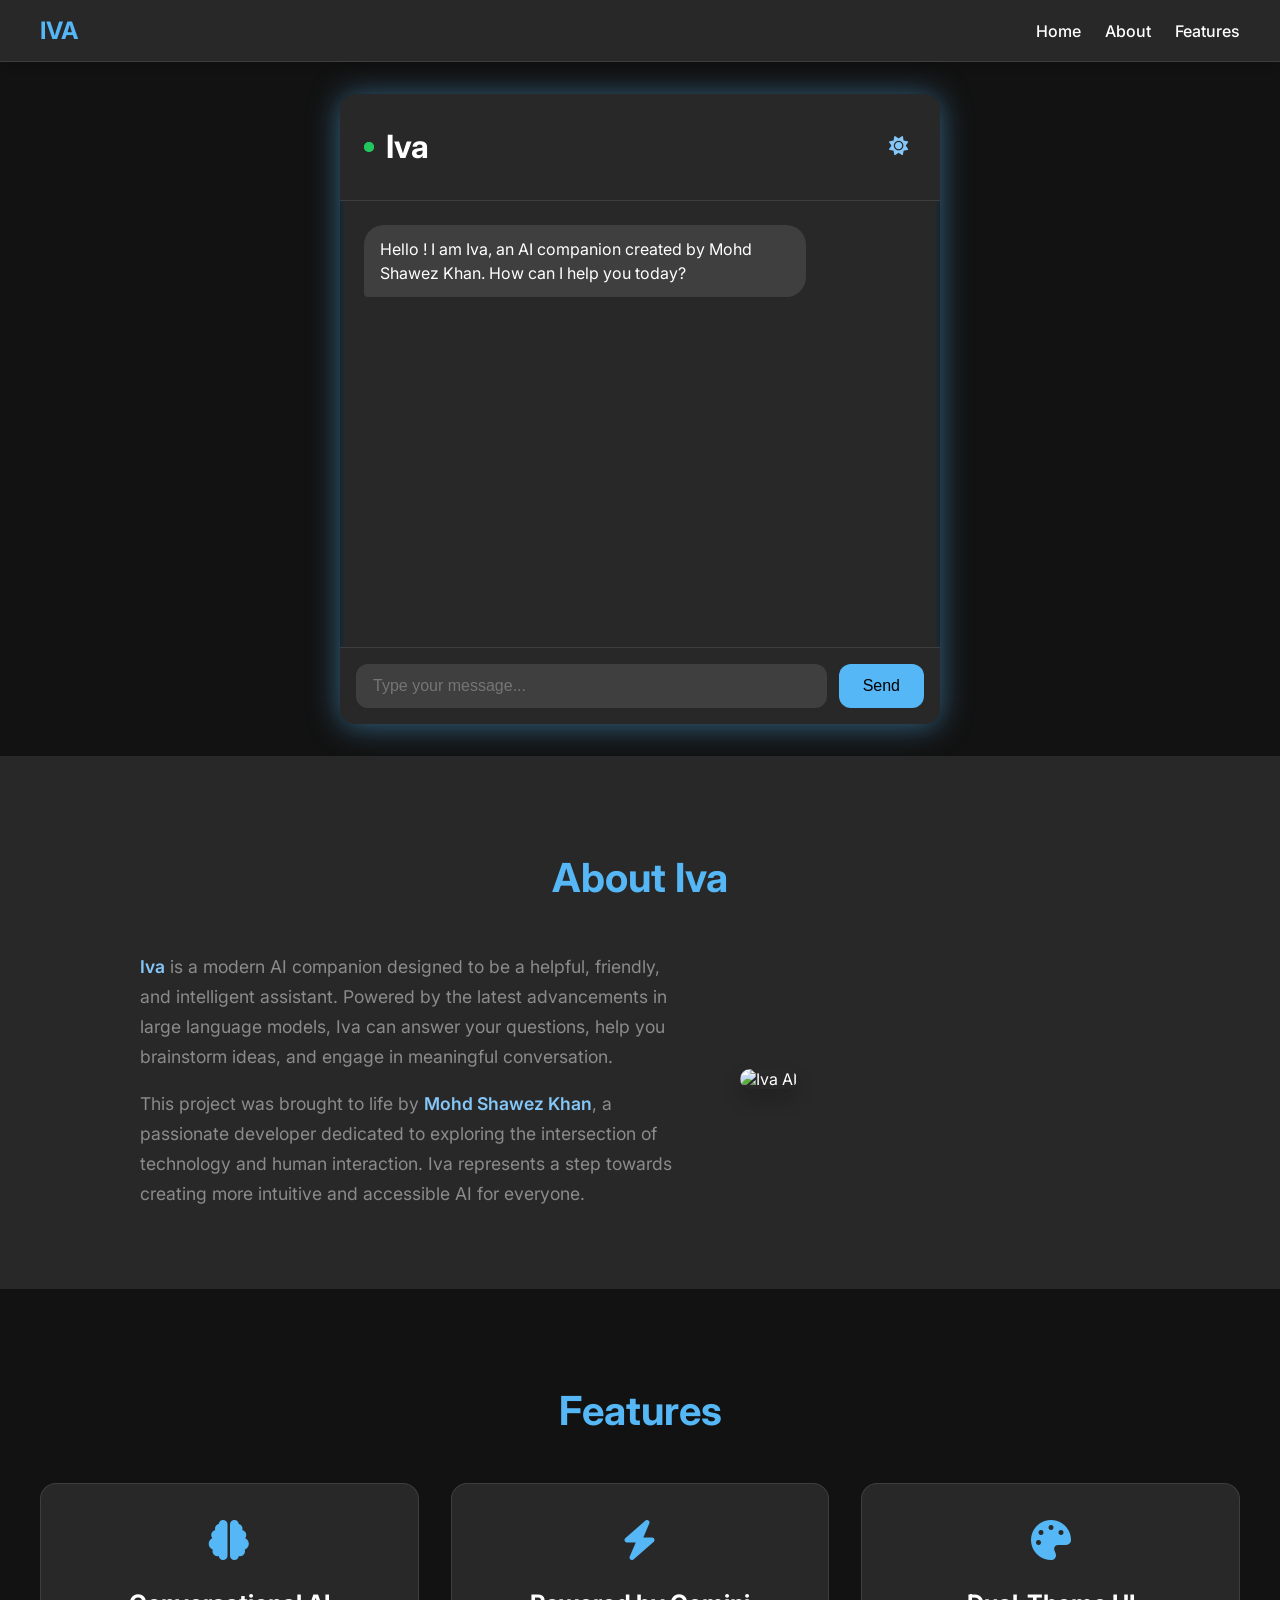
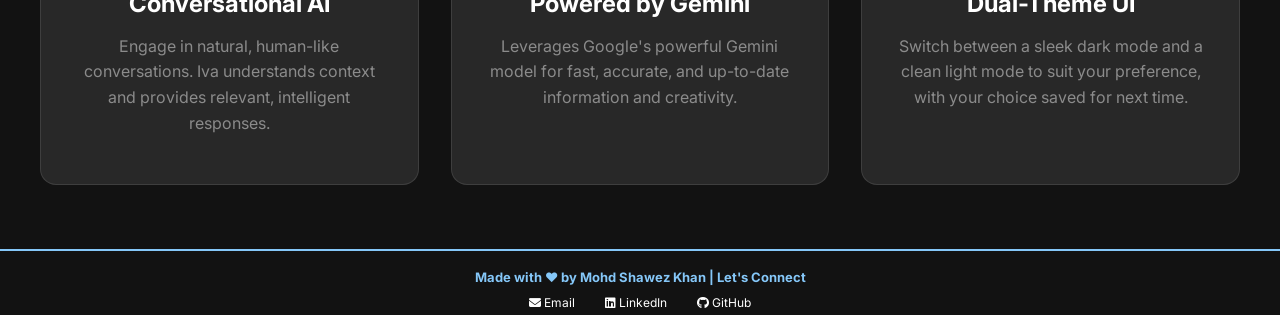
==== frontend/index.html @ 7e1d0971 "Add project files." ====
<!DOCTYPE html>
<html lang="en">
<head>
    <meta charset="UTF-8">
    <meta name="viewport" content="width=device-width, initial-scale=1.0">
    <title>Iva AI Companion</title>
    <link rel="icon" href="data:image/svg+xml,%3csvg xmlns='http://www.w3.org/2000/svg' viewBox='0 0 100 100'%3e%3ccircle cx='50' cy='50' r='45' fill='%23121212' stroke='%2356b7f6' stroke-width='8'/%3e%3ctext x='50' y='68' font-family='Arial, sans-serif' font-size='50' fill='%2356b7f6' text-anchor='middle' font-weight='bold'%3eI%3c/text%3e%3c/svg%3e">
    <link rel="stylesheet" href="style.css">
    <link rel="stylesheet" href="https://cdnjs.cloudflare.com/ajax/libs/font-awesome/6.5.1/css/all.min.css">
</head>
<body>

    <!-- The top-level website header -->
    <header id="main-header">
        <div class="header-container">
            <div class="logo">IVA</div>
            <nav class="main-nav">
                <a href="#">Home</a>
                <a href="#about">About</a>
                <a href="#features">Features</a>
            </nav>
        </div>
    </header>

    <!-- Main content area that holds the chat window -->
    <main>
        <div id="chat-window">
            <!-- The header for the chat window -->
            <header id="chat-header">
                <div class="header-content">
                    <span class="status-dot"></span>
                    <h1 class="header-title">Iva</h1>
                </div>
                <button id="theme-toggle" title="Toggle theme">
                    <i class="fas fa-sun"></i>
                </button>
            </header>

            <div id="chat-messages">
                <!-- Messages will be added here by JavaScript -->
            </div>
            <form id="chat-form">
                <input id="chat-input" type="text" placeholder="Type your message..." autocomplete="off">
                <button type="submit">Send</button>
            </form>
        </div>
    </main>

    <!-- About Section -->
    <section id="about">
        <div class="about-container">
            <h2 class="section-title">About Iva</h2>
            <div class="about-content">
                <div class="about-text">
                    <p><strong>Iva</strong> is a modern AI companion designed to be a helpful, friendly, and intelligent assistant. Powered by the latest advancements in large language models, Iva can answer your questions, help you brainstorm ideas, and engage in meaningful conversation.</p>
                    <p>This project was brought to life by <strong>Mohd Shawez Khan</strong>, a passionate developer dedicated to exploring the intersection of technology and human interaction. Iva represents a step towards creating more intuitive and accessible AI for everyone.</p>
                </div>
                <div class="about-image">
                    <img src="https://placehold.co/400x400/56b7f6/121212?text=Iva" alt="Iva AI">
                </div>
            </div>
        </div>
    </section>
<!-- Features Section -->
<section id="features">
    <div class="features-container">
        <h2 class="section-title">Features</h2>
        <div class="features-grid">
            <!-- Feature Card 1 -->
            <div class="feature-card">
                <div class="feature-icon">
                    <i class="fas fa-brain"></i>
                </div>
                <h3>Conversational AI</h3>
                <p>Engage in natural, human-like conversations. Iva understands context and provides relevant, intelligent responses.</p>
            </div>
            <!-- Feature Card 2 -->
            <div class="feature-card">
                <div class="feature-icon">
                    <i class="fas fa-bolt"></i>
                </div>
                <h3>Powered by Gemini</h3>
                <p>Leverages Google's powerful Gemini model for fast, accurate, and up-to-date information and creativity.</p>
            </div>
            <!-- Feature Card 3 -->
            <div class="feature-card">
                <div class="feature-icon">
                    <i class="fas fa-palette"></i>
                </div>
                <h3>Dual-Theme UI</h3>
                <p>Switch between a sleek dark mode and a clean light mode to suit your preference, with your choice saved for next time.</p>
            </div>
        </div>
    </div>
</section>

    <!-- The footer -->
    <footer id="footer">
        <div class="footer-container">
            <p class="footer-title">Made with ❤️ by Mohd Shawez Khan | Let's Connect</p>
            <div class="footer-links">
                <a href="mailto:kshawez786@gmail.com"><i class="fa-solid fa-envelope"></i> Email</a>
                <a href="https://www.linkedin.com/in/mohd-shawez-khan/" target="_blank"><i class="fa-brands fa-linkedin"></i> LinkedIn</a>
                <a href="https://github.com/shawez-04" target="_blank"><i class="fa-brands fa-github"></i> GitHub</a>
            </div>
        </div>
    </footer>

    <!-- Link to your JavaScript file -->
    <script src="script.js"></script>
</body>
</html>
---- frontend/style.css ----
/* --- Global Styles & Fonts --- */
@import url('https://fonts.googleapis.com/css2?family=Inter:wght@400;500;700&display=swap');

/* --- THEME COLORS --- */
/* DARK THEME (DEFAULT) */
:root {
    /* Base */
    --clr-dark-a0: #000000;
    --clr-light-a0: #ffffff;

    /* Surface */
    --clr-surface-a0: #121212;
    --clr-surface-a10: #282828;
    --clr-surface-a20: #3f3f3f;
    --clr-surface-a30: #575757;
    --clr-surface-a50: #8b8b8b;

    /* Primary */
    --clr-primary-a0: #56b7f6;
    --clr-primary-a20: #85c7f8;
    --clr-gradient-stop-2: #c13584; /* Adding a pink/purple for a richer gradient */


    /* Misc */
    --error-color: #ef4444;
    --border-color: rgba(255, 255, 255, 0.1);
}

/* LIGHT THEME */
[data-theme='light'] {
    /* Base */
    --clr-dark-a0: #18181b;       /* Nearly Black */
    --clr-light-a0: #ffffff;    /* White */

    /* Surface */
    --clr-surface-a0: #f4f4f5; /* Light Gray */
    --clr-surface-a10: #ffffff;    /* White */
    --clr-surface-a20: #e5e7eb;   /* Light Gray */
    --clr-surface-a30: #d1d5db;   /* Lighter Gray */
    --clr-surface-a50: #6b7280; /* Medium Gray */

    /* Primary */
    --clr-primary-a0: #3b82f6;    /* Stronger Blue */
    --clr-primary-a20: #60a5fa;
    --clr-gradient-stop-2: #8f00ff; /* A stronger purple for light mode */

    /* Misc */
    --border-color: rgba(0, 0, 0, 0.1);
}

body {
    font-family: 'Inter', sans-serif;
    background-color: var(--clr-surface-a0);
    color: var(--clr-light-a0);
    margin: 0;
    display: flex;
    flex-direction: column;
    min-height: 100vh;
    transition: background-color 0.3s, color 0.3s;
}

[data-theme='light'] body {
    color: var(--clr-dark-a0);
}

/* --- Main Website Header --- */
#main-header {
    width: 100%;
    padding: 1rem 2rem;
    background-color: var(--clr-surface-a10);
    border-bottom: 1px solid var(--border-color);
    box-shadow: 0 2px 10px rgba(0,0,0,0.2);
    position: sticky;
    top: 0;
    z-index: 100;
    box-sizing: border-box;
}

.header-container {
    max-width: 1200px;
    margin: 0 auto;
    display: flex;
    justify-content: space-between;
    align-items: center;
}

.logo {
    font-size: 1.5rem;
    font-weight: 700;
    color: var(--clr-primary-a0);
}

.main-nav {
    display: flex;
    gap: 1.5rem;
}

.main-nav a {
    color: var(--clr-light-a0);
    text-decoration: none;
    font-weight: 500;
    transition: color 0.2s;
}

[data-theme='light'] .main-nav a {
    color: var(--clr-dark-a0);
}

.main-nav a:hover {
    color: var(--clr-primary-a0);
}


main {
    flex-grow: 1;
    display: flex;
    justify-content: center;
    align-items: center;
    padding: 2rem 1rem; /* Added more padding */
    overflow: hidden;
}


/* --- Main Chat Window --- */
#chat-window {
    width: 100%;
    max-width: 600px;
    height: 100%;
    min-height: 70vh; /* Give it a minimum height */
    position: relative;
    display: flex;
    flex-direction: column;
    border-radius: 1rem;
    overflow: hidden;
    box-shadow: 0 2px 30px rgba(86, 183, 246, 0.5);
}

#chat-window::before {
    content: '';
    position: absolute;
    top: 50%;
    left: 50%;
    transform: translate(-50%, -50%);
    width: 200px;
    height: 150%;
    background-image: linear-gradient(180deg, var(--clr-primary-a0), var(--clr-gradient-stop-2));
    animation: rotBGimg 4s linear infinite;
    z-index: 1;
    

}

@keyframes rotBGimg {
    from {
        transform: translate(-50%, -50%) rotate(0deg);
    }
    to {
        transform: translate(-50%, -50%) rotate(360deg);
    }
}

#chat-window::after {
    content: '';
    position: absolute;
    background: var(--clr-surface-a10);
    inset: 4px;
    border-radius: 13px;
    z-index: 2;
    box-shadow: 0 2px 30px rgba(86, 183, 246, 0.3);

}

/* --- Chat Header Styles --- */
#chat-header {
    padding: 0.75rem 1.5rem;
    background-color: var(--clr-surface-a10);
    border-bottom: 1px solid var(--border-color);
    position: relative;
    z-index: 3;
    flex-shrink: 0;
    display: flex;
    justify-content: space-between;
    align-items: center;
}

.header-content {
    display: flex;
    align-items: center;
    gap: 0.75rem;
}
[data-theme='light']
.header-title {
    color:var(--clr-dark-a0)
}

.status-dot {
    width: 10px;
    height: 10px;
    background-color: #22c55e;
    border-radius: 50%;
    position: relative;
}

.status-dot::before {
    content: '';
    position: absolute;
    width: 100%;
    height: 100%;
    background-color: #22c55e;
    border-radius: 50%;
    animation: pulse 2s infinite;
}

@keyframes pulse {
    0% {
        transform: scale(0.95);
        box-shadow: 0 0 0 0 rgba(34, 197, 94, 0.7);
    }
    70% {
        transform: scale(1);
        box-shadow: 0 0 0 10px rgba(34, 197, 94, 0);
    }
    100% {
        transform: scale(0.95);
        box-shadow: 0 0 0 0 rgba(34, 197, 94, 0);
    }
}

/* --- Theme Toggle Button --- */
#theme-toggle {
    background: none;
    border: none;
    color: var(--clr-primary-a20);
    font-size: 1.2rem;
    cursor: pointer;
    padding: 0.5rem;
    border-radius: 50%;
    display: flex;
    align-items: center;
    justify-content: center;
    transition: color 0.3s, background-color 0.3s, transform 0.3s;
}

#theme-toggle:hover {
    background-color: var(--clr-surface-a20);
    transform: scale(1.1) rotate(15deg);
}


/* --- Message Area --- */
#chat-messages {
    flex-grow: 1;
    padding: 1.5rem;
    overflow-y: auto;
    display: flex;
    flex-direction: column;
    gap: 1rem;
    position: relative;
    z-index: 3;
}
[data-theme='light'] #chat-messages {
    color: var(--clr-dark-a0);
}
#chat-messages::-webkit-scrollbar {
    width: 8px;
}
#chat-messages::-webkit-scrollbar-track {
    background: transparent;
}
#chat-messages::-webkit-scrollbar-thumb {
    background-color: var(--clr-surface-a30);
    border-radius: 20px;
}

/* --- Individual Messages --- */
.message {
    display: flex;
    align-items: flex-end;
    gap: 0.75rem;
    max-width: 80%;
}
.message .bubble {
    padding: 0.75rem 1rem;
    border-radius: 1.25rem;
    line-height: 1.5;
    transition: background-color 0.3s, color 0.3s;
}
.message.ai {
    align-self: flex-start;
}
.message.ai .bubble {
    background-color: var(--clr-surface-a20);
    border-bottom-left-radius: 0.25rem;
}
.message.user {
    align-self: flex-end;
    flex-direction: row-reverse;
}
.message.user .bubble {
    background-color: var(--clr-primary-a0);
    color: var(--clr-dark-a0);
    font-weight: 500;
    border-bottom-right-radius: 0.25rem;
}
[data-theme='light'] .message.user .bubble {
    color: var(--clr-light-a0);
}
.message.error .bubble {
    background-color: transparent;
    border: 1px solid var(--error-color);
    color: var(--error-color);
}

/* --- Input Form --- */
#chat-form {
    display: flex;
    padding: 1rem;
    gap: 0.75rem;
    background-color: var(--clr-surface-a10);
    border-top: 1px solid var(--border-color);
    transition: background-color 0.3s, border-color 0.3s;
    position: relative;
    z-index: 3;
    flex-shrink: 0;
}
#chat-input {
    flex-grow: 1;
    background-color: var(--clr-surface-a20);
    border: 1px solid transparent;
    border-radius: 0.75rem;
    padding: 0.75rem 1rem;
    color: var(--clr-light-a0);
    font-size: 1rem;
    transition: border-color 0.2s ease-in-out, background-color 0.3s, color 0.3s;
}
[data-theme='light'] #chat-input {
    color: var(--clr-dark-a0);
}
#chat-input:focus {
    outline: none;
    border-color: var(--clr-primary-a0);
}
#chat-form button {
    background-color: var(--clr-primary-a0);
    color: var(--clr-dark-a0);
    border: none;
    border-radius: 0.75rem;
    padding: 0.75rem 1.5rem;
    font-size: 1rem;
    font-weight: 500;
    cursor: pointer;
    transition: background-color 0.2s ease-in-out;
}
[data-theme='light'] #chat-form button {
    color: var(--clr-light-a0);
}
#chat-form button:hover {
    background-color: var(--clr-primary-a20);
}
#chat-form button:disabled {
    background-color: var(--clr-surface-a30);
    cursor: not-allowed;
}

/* --- About Section --- */
#about {
    padding: 4rem 2rem;
    background-color: var(--clr-surface-a10);
    opacity: 0;
    transform: translateY(50px);
    transition: opacity 0.6s ease-out, transform 0.6s ease-out;
    visibility: hidden;
}

#about.visible {
    opacity: 1;
    transform: translateY(0);
    visibility: visible;
}

.about-container {
    max-width: 1000px;
    margin: 0 auto;
    text-align: center;
}

.section-title {
    font-size: 2.5rem;
    font-weight: 700;
    color: var(--clr-primary-a0);
    margin-bottom: 2rem;
}

.about-content {
    display: flex;
    align-items: center;
    gap: 3rem;
    text-align: left;
}

.about-text {
    flex: 1;
}

.about-text p {
    font-size: 1.1rem;
    line-height: 1.7;
    color: var(--clr-surface-a50);
    margin-bottom: 1rem;
}

[data-theme='light'] .about-text p {
    color: var(--clr-dark-a0);
}

.about-text strong {
    color: var(--clr-primary-a20);
    font-weight: 600;
}

.about-image {
    flex: 1;
    max-width: 400px;
}

.about-image img {
    width: 100%;
    border-radius: 1rem;
    box-shadow: 0 10px 20px rgba(0,0,0,0.2);
}

/* Responsive adjustments for about section */
@media (max-width: 768px) {
    .about-content {
        flex-direction: column;
    }
}

/* --- Features Section --- */
#features {
    padding: 4rem 2rem;
    background-color: var(--clr-surface-a0);
    opacity: 0;
    transform: translateY(50px);
    transition: opacity 0.6s ease-out, transform 0.6s ease-out;
    visibility: hidden;
}

#features.visible {
    opacity: 1;
    transform: translateY(0);
    visibility: visible;
}

.features-container {
    max-width: 1200px;
    margin: 0 auto;
    text-align: center;
}

.features-grid {
    display: grid;
    grid-template-columns: repeat(auto-fit, minmax(300px, 1fr));
    gap: 2rem;
    margin-top: 3rem;
}

.feature-card {
    background-color: var(--clr-surface-a10);
    padding: 2rem;
    border-radius: 1rem;
    border: 1px solid var(--border-color);
    transition: transform 0.3s, box-shadow 0.3s;
}

.feature-card:hover {
    transform: translateY(-10px);
    box-shadow: 0 15px 30px rgba(0,0,0,0.2);
}

.feature-icon {
    font-size: 2.5rem;
    color: var(--clr-primary-a0);
    margin-bottom: 1rem;
}

.feature-card h3 {
    font-size: 1.5rem;
    margin-bottom: 0.5rem;
}

.feature-card p {
    color: var(--clr-surface-a50);
    line-height: 1.6;
}

[data-theme='light'] .feature-card p {
    color: var(--clr-dark-a0);
}


/* --- Footer Styles --- */
#footer {
    width: 100%;
    background-color: var(--clr-surface-a0);
    color: var(--clr-light-a0);
    padding: 5px 0 5px 0;
    text-align: center;
    border-top: 2px solid var(--clr-primary-a20);
    box-shadow: 0 -4px 20px rgba(86, 183, 246, 0.1);
    transition: background-color 0.3s, border-color 0.3s;
}
[data-theme='light'] #footer {
    color: var(--clr-dark-a0);
}
.footer-container {
    display: flex;
    flex-direction: column;
    align-items: center;
    gap: 5px;
}
.footer-title {
    font-weight: 700;
    font-size: 13px;
    margin-bottom: 5px;
    color: var(--clr-primary-a20);
}
.footer-links {
    display: flex;
    flex-wrap: wrap;
    justify-content: center;
    gap: 30px;
}
.footer-links a {
    color: inherit;
    text-decoration: none;
    font-size: 12px;
    transition: all 0.3s ease;
}
.footer-links a:hover {
    color: var(--clr-primary-a0);
    text-shadow: 0 0 1px var(--clr-primary-a20);
    transform: scale(1.2);
}
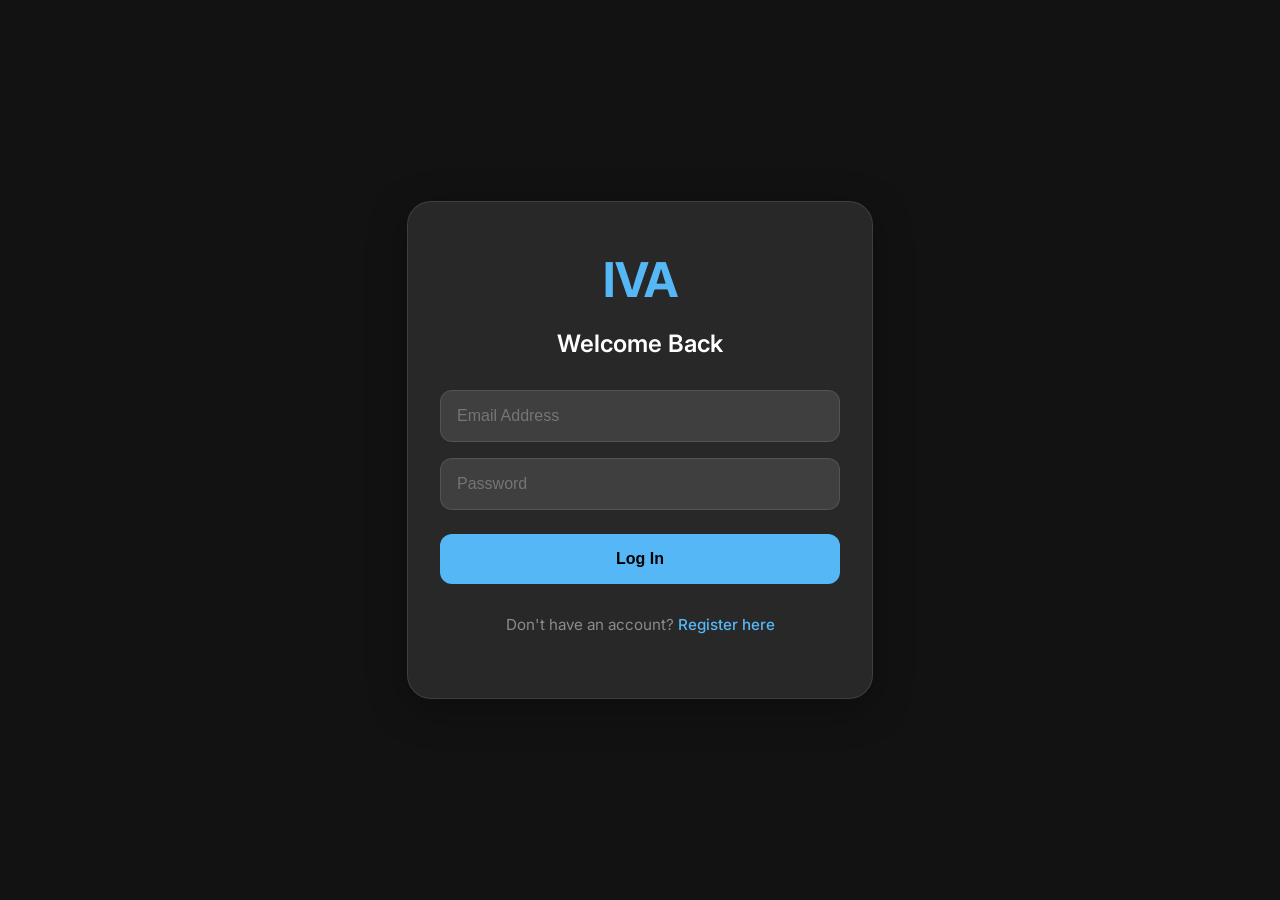
==== commit 16f59313: "Refactored and Added a proper robust Backend" ====
--- a/frontend/index.html
+++ b/frontend/index.html
@@ -5,108 +5,122 @@
     <meta name="viewport" content="width=device-width, initial-scale=1.0">
     <title>Iva AI Companion</title>
     <link rel="icon" href="data:image/svg+xml,%3csvg xmlns='http://www.w3.org/2000/svg' viewBox='0 0 100 100'%3e%3ccircle cx='50' cy='50' r='45' fill='%23121212' stroke='%2356b7f6' stroke-width='8'/%3e%3ctext x='50' y='68' font-family='Arial, sans-serif' font-size='50' fill='%2356b7f6' text-anchor='middle' font-weight='bold'%3eI%3c/text%3e%3c/svg%3e">
+    <link rel="stylesheet" href="https://cdnjs.cloudflare.com/ajax/libs/font-awesome/6.5.1/css/all.min.css">
+
+    <!-- Link to your separated CSS file -->
     <link rel="stylesheet" href="style.css">
-    <link rel="stylesheet" href="https://cdnjs.cloudflare.com/ajax/libs/font-awesome/6.5.1/css/all.min.css">
 </head>
 <body>
 
-    <!-- The top-level website header -->
-    <header id="main-header">
-        <div class="header-container">
+    <!-- AUTHENTICATION OVERLAY -->
+    <div id="auth-section">
+        <div class="auth-box">
             <div class="logo">IVA</div>
-            <nav class="main-nav">
-                <a href="#">Home</a>
-                <a href="#about">About</a>
-                <a href="#features">Features</a>
-            </nav>
-        </div>
-    </header>
 
-    <!-- Main content area that holds the chat window -->
-    <main>
-        <div id="chat-window">
-            <!-- The header for the chat window -->
-            <header id="chat-header">
-                <div class="header-content">
-                    <span class="status-dot"></span>
-                    <h1 class="header-title">Iva</h1>
-                </div>
-                <button id="theme-toggle" title="Toggle theme">
-                    <i class="fas fa-sun"></i>
-                </button>
-            </header>
+            <form id="login-form">
+                <h2>Welcome Back</h2>
+                <div id="login-error" class="error-msg hidden"></div>
+                <input type="email" id="login-email" placeholder="Email Address" required>
+                <input type="password" id="login-password" placeholder="Password" required>
+                <button type="submit">Log In</button>
+                <div class="auth-switch"><p>Don't have an account? <a href="#" id="show-register">Register here</a></p></div>
+            </form>
 
-            <div id="chat-messages">
-                <!-- Messages will be added here by JavaScript -->
-            </div>
-            <form id="chat-form">
-                <input id="chat-input" type="text" placeholder="Type your message..." autocomplete="off">
-                <button type="submit">Send</button>
+            <form id="register-form" class="hidden">
+                <h2>Create Account</h2>
+                <div id="register-error" class="error-msg hidden"></div>
+                <input type="text" id="register-name" placeholder="Full Name" required>
+                <input type="email" id="register-email" placeholder="Email Address" required>
+                <input type="password" id="register-password" placeholder="Password (min 6 chars)" required minlength="6">
+                <button type="submit">Sign Up</button>
+                <div class="auth-switch"><p>Already have an account? <a href="#" id="show-login">Log in here</a></p></div>
             </form>
         </div>
-    </main>
+    </div>
 
-    <!-- About Section -->
-    <section id="about">
-        <div class="about-container">
-            <h2 class="section-title">About Iva</h2>
-            <div class="about-content">
-                <div class="about-text">
-                    <p><strong>Iva</strong> is a modern AI companion designed to be a helpful, friendly, and intelligent assistant. Powered by the latest advancements in large language models, Iva can answer your questions, help you brainstorm ideas, and engage in meaningful conversation.</p>
-                    <p>This project was brought to life by <strong>Mohd Shawez Khan</strong>, a passionate developer dedicated to exploring the intersection of technology and human interaction. Iva represents a step towards creating more intuitive and accessible AI for everyone.</p>
+    <!-- MAIN APP SECTION -->
+    <div id="app-section" class="hidden">
+        <header id="main-header">
+            <div class="header-container">
+                <div class="logo">IVA</div>
+
+                <!-- RE-ADDED GREETING SECTION -->
+                <div class="user-greeting">
+                    <span id="header-user-name"></span>
                 </div>
-                <div class="about-image">
-                    <img src="https://placehold.co/400x400/56b7f6/121212?text=Iva" alt="Iva AI">
+
+                <nav class="main-nav">
+
+                    <!-- App-style Profile Dropdown -->
+                    <div class="profile-dropdown">
+                        <button id="profile-toggle-btn" class="profile-btn">
+                            <i class="fas fa-user-circle profile-icon"></i>
+                            <span>Profile</span>
+                            <i class="fas fa-chevron-down chevron-icon"></i>
+                        </button>
+
+                        <!-- Dropdown Menu -->
+                        <div id="profile-menu" class="profile-menu hidden">
+                            <div class="profile-header">
+                                <span class="profile-label">Signed in as</span><br>
+                                <strong id="dropdown-email" class="profile-email">user@example.com</strong>
+                            </div>
+                            <a href="#" id="clear-chats-btn" class="profile-menu-item">
+                                <i class="fas fa-trash-alt reddish-icon"></i> Clear all chats
+                            </a>
+                            <a href="#" id="logout-btn" class="profile-menu-item logout-item">
+                                <i class="fas fa-sign-out-alt"></i> Logout
+                            </a>
+                        </div>
+                    </div>
+
+                </nav>
+            </div>
+        </header>
+
+        <div id="app-layout">
+            <!-- Sidebar for Chat History -->
+            <aside id="sidebar">
+                <button id="new-chat-btn"><i class="fas fa-plus"></i> New Chat</button>
+                <ul id="history-list">
+                    <!-- History items populated via JS -->
+                </ul>
+
+                <!-- Contact Footer Section -->
+                <div class="sidebar-footer">
+                    <div class="footer-title">Created by Mohd Shawez Khan</div>
+                    <div class="footer-links">
+                        <a href="https://github.com/shawez-04" target="_blank" class="footer-link">
+                            <i class="fab fa-github"></i> GitHub
+                        </a>
+                        <a href="https://www.linkedin.com/in/mohd-shawez-khan" target="_blank" class="footer-link">
+                            <i class="fab fa-linkedin"></i> LinkedIn
+                        </a>
+                    </div>
                 </div>
-            </div>
-        </div>
-    </section>
-<!-- Features Section -->
-<section id="features">
-    <div class="features-container">
-        <h2 class="section-title">Features</h2>
-        <div class="features-grid">
-            <!-- Feature Card 1 -->
-            <div class="feature-card">
-                <div class="feature-icon">
-                    <i class="fas fa-brain"></i>
+            </aside>
+
+            <!-- Main Chat Area -->
+            <main>
+                <div id="chat-window">
+                    <header id="chat-header">
+                        <div class="header-content">
+                            <h1 class="header-title" id="chat-title-display">New Conversation</h1>
+                        </div>
+                        <button id="theme-toggle" title="Toggle theme"><i class="fas fa-sun"></i></button>
+                    </header>
+
+                    <div id="chat-messages"></div>
+                    <form id="chat-form">
+                        <input id="chat-input" type="text" placeholder="Message Iva..." autocomplete="off">
+                        <button type="submit">Send</button>
+                    </form>
                 </div>
-                <h3>Conversational AI</h3>
-                <p>Engage in natural, human-like conversations. Iva understands context and provides relevant, intelligent responses.</p>
-            </div>
-            <!-- Feature Card 2 -->
-            <div class="feature-card">
-                <div class="feature-icon">
-                    <i class="fas fa-bolt"></i>
-                </div>
-                <h3>Powered by Gemini</h3>
-                <p>Leverages Google's powerful Gemini model for fast, accurate, and up-to-date information and creativity.</p>
-            </div>
-            <!-- Feature Card 3 -->
-            <div class="feature-card">
-                <div class="feature-icon">
-                    <i class="fas fa-palette"></i>
-                </div>
-                <h3>Dual-Theme UI</h3>
-                <p>Switch between a sleek dark mode and a clean light mode to suit your preference, with your choice saved for next time.</p>
-            </div>
+            </main>
         </div>
     </div>
-</section>
 
-    <!-- The footer -->
-    <footer id="footer">
-        <div class="footer-container">
-            <p class="footer-title">Made with ❤️ by Mohd Shawez Khan | Let's Connect</p>
-            <div class="footer-links">
-                <a href="mailto:kshawez786@gmail.com"><i class="fa-solid fa-envelope"></i> Email</a>
-                <a href="https://www.linkedin.com/in/mohd-shawez-khan/" target="_blank"><i class="fa-brands fa-linkedin"></i> LinkedIn</a>
-                <a href="https://github.com/shawez-04" target="_blank"><i class="fa-brands fa-github"></i> GitHub</a>
-            </div>
-        </div>
-    </footer>
-
-    <!-- Link to your JavaScript file -->
+    <!-- Link to your separated JS file -->
     <script src="script.js"></script>
 </body>
-</html>
+</html>
--- a/frontend/style.css
+++ b/frontend/style.css
@@ -4,47 +4,31 @@
 /* --- THEME COLORS --- */
 /* DARK THEME (DEFAULT) */
 :root {
-    /* Base */
     --clr-dark-a0: #000000;
     --clr-light-a0: #ffffff;
-
-    /* Surface */
     --clr-surface-a0: #121212;
     --clr-surface-a10: #282828;
     --clr-surface-a20: #3f3f3f;
     --clr-surface-a30: #575757;
     --clr-surface-a50: #8b8b8b;
-
-    /* Primary */
     --clr-primary-a0: #56b7f6;
     --clr-primary-a20: #85c7f8;
-    --clr-gradient-stop-2: #c13584; /* Adding a pink/purple for a richer gradient */
-
-
-    /* Misc */
+    --clr-gradient-stop-2: #c13584;
     --error-color: #ef4444;
     --border-color: rgba(255, 255, 255, 0.1);
 }
 
-/* LIGHT THEME */
 [data-theme='light'] {
-    /* Base */
-    --clr-dark-a0: #18181b;       /* Nearly Black */
-    --clr-light-a0: #ffffff;    /* White */
-
-    /* Surface */
-    --clr-surface-a0: #f4f4f5; /* Light Gray */
-    --clr-surface-a10: #ffffff;    /* White */
-    --clr-surface-a20: #e5e7eb;   /* Light Gray */
-    --clr-surface-a30: #d1d5db;   /* Lighter Gray */
-    --clr-surface-a50: #6b7280; /* Medium Gray */
-
-    /* Primary */
-    --clr-primary-a0: #3b82f6;    /* Stronger Blue */
+    --clr-dark-a0: #18181b;
+    --clr-light-a0: #ffffff;
+    --clr-surface-a0: #f4f4f5;
+    --clr-surface-a10: #ffffff;
+    --clr-surface-a20: #e5e7eb;
+    --clr-surface-a30: #d1d5db;
+    --clr-surface-a50: #6b7280;
+    --clr-primary-a0: #3b82f6;
     --clr-primary-a20: #60a5fa;
-    --clr-gradient-stop-2: #8f00ff; /* A stronger purple for light mode */
-
-    /* Misc */
+    --clr-gradient-stop-2: #8f00ff;
     --border-color: rgba(0, 0, 0, 0.1);
 }
 
@@ -55,7 +39,8 @@
     margin: 0;
     display: flex;
     flex-direction: column;
-    min-height: 100vh;
+    height: 100vh;
+    overflow: hidden;
     transition: background-color 0.3s, color 0.3s;
 }
 
@@ -63,21 +48,134 @@
     color: var(--clr-dark-a0);
 }
 
-/* --- Main Website Header --- */
+.hidden {
+    display: none !important;
+}
+
+/* --- Auth Section --- */
+#auth-section {
+    position: fixed;
+    inset: 0;
+    background-color: var(--clr-surface-a0);
+    z-index: 1000;
+    display: flex;
+    justify-content: center;
+    align-items: center;
+    overflow-y: auto;
+    padding: 2rem;
+}
+
+.auth-box {
+    background-color: var(--clr-surface-a10);
+    padding: 3rem 2rem;
+    border-radius: 1.5rem;
+    box-shadow: 0 10px 40px rgba(0,0,0,0.3);
+    width: 100%;
+    max-width: 400px;
+    text-align: center;
+    border: 1px solid var(--border-color);
+}
+
+    .auth-box .logo {
+        font-size: 3rem;
+        margin-bottom: 0.5rem;
+        color: var(--clr-primary-a0);
+        font-weight: bold;
+    }
+
+    .auth-box h2 {
+        margin-bottom: 2rem;
+        font-size: 1.5rem;
+        font-weight: 600;
+    }
+
+    .auth-box input {
+        width: 100%;
+        margin-bottom: 1rem;
+        padding: 1rem;
+        border-radius: 0.75rem;
+        border: 1px solid var(--border-color);
+        background-color: var(--clr-surface-a20);
+        color: var(--clr-light-a0);
+        font-size: 1rem;
+        box-sizing: border-box;
+    }
+
+[data-theme='light'] .auth-box input {
+    color: var(--clr-dark-a0);
+}
+
+.auth-box input:focus {
+    outline: none;
+    border-color: var(--clr-primary-a0);
+}
+
+.auth-box button {
+    width: 100%;
+    padding: 1rem;
+    border-radius: 0.75rem;
+    background-color: var(--clr-primary-a0);
+    color: var(--clr-dark-a0);
+    font-weight: 600;
+    font-size: 1rem;
+    border: none;
+    cursor: pointer;
+    margin-bottom: 1rem;
+    margin-top: 0.5rem;
+    transition: background-color 0.2s;
+}
+
+[data-theme='light'] .auth-box button {
+    color: var(--clr-light-a0);
+}
+
+.auth-box button:hover {
+    background-color: var(--clr-primary-a20);
+}
+
+.auth-switch p {
+    color: var(--clr-surface-a50);
+    font-size: 0.95rem;
+}
+
+.auth-switch a {
+    color: var(--clr-primary-a0);
+    text-decoration: none;
+    font-weight: 500;
+}
+
+.error-msg {
+    color: var(--error-color);
+    background-color: rgba(239, 68, 68, 0.1);
+    padding: 0.75rem;
+    border-radius: 0.5rem;
+    margin-bottom: 1rem;
+    font-size: 0.9rem;
+    border: 1px solid rgba(239, 68, 68, 0.3);
+}
+
+/* --- App Section Container --- */
+#app-section {
+    display: flex;
+    flex-direction: column;
+    height: 100vh;
+    width: 100%;
+}
+
+/* --- Header --- */
 #main-header {
     width: 100%;
     padding: 1rem 2rem;
     background-color: var(--clr-surface-a10);
     border-bottom: 1px solid var(--border-color);
     box-shadow: 0 2px 10px rgba(0,0,0,0.2);
-    position: sticky;
-    top: 0;
     z-index: 100;
     box-sizing: border-box;
+    flex-shrink: 0;
 }
 
 .header-container {
-    max-width: 1200px;
+    max-width: 1400px;
     margin: 0 auto;
     display: flex;
     justify-content: space-between;
@@ -93,14 +191,14 @@
 .main-nav {
     display: flex;
     gap: 1.5rem;
-}
-
-.main-nav a {
-    color: var(--clr-light-a0);
-    text-decoration: none;
-    font-weight: 500;
-    transition: color 0.2s;
-}
+    align-items: center;
+}
+
+    .main-nav a {
+        color: var(--clr-light-a0);
+        text-decoration: none;
+        font-weight: 500;
+    }
 
 [data-theme='light'] .main-nav a {
     color: var(--clr-dark-a0);
@@ -110,74 +208,123 @@
     color: var(--clr-primary-a0);
 }
 
-
+#logout-btn {
+    color: var(--error-color);
+    cursor: pointer;
+    font-weight: bold;
+}
+
+/* --- App Layout (Sidebar + Chat) --- */
+#app-layout {
+    display: flex;
+    flex-grow: 1;
+    overflow: hidden;
+    width: 100%;
+    max-width: 1400px;
+    margin: 0 auto;
+}
+
+/* --- Sidebar (History) --- */
+#sidebar {
+    width: 280px;
+    background-color: var(--clr-surface-a0);
+    border-right: 1px solid var(--border-color);
+    display: flex;
+    flex-direction: column;
+    padding: 1rem;
+    box-sizing: border-box;
+    flex-shrink: 0;
+    overflow-y: auto;
+}
+
+#new-chat-btn {
+    width: 100%;
+    padding: 0.75rem;
+    background-color: transparent;
+    border: 1px solid var(--clr-primary-a0);
+    color: var(--clr-primary-a0);
+    border-radius: 0.5rem;
+    cursor: pointer;
+    font-weight: 600;
+    margin-bottom: 1rem;
+    transition: background-color 0.2s, color 0.2s;
+    display: flex;
+    align-items: center;
+    justify-content: center;
+    gap: 0.5rem;
+}
+
+    #new-chat-btn:hover {
+        background-color: var(--clr-primary-a0);
+        color: var(--clr-dark-a0);
+    }
+
+[data-theme='light'] #new-chat-btn:hover {
+    color: var(--clr-light-a0);
+}
+
+#history-list {
+    list-style: none;
+    padding: 0;
+    margin: 0;
+    display: flex;
+    flex-direction: column;
+    gap: 0.25rem;
+}
+
+.history-item {
+    padding: 0.75rem;
+    border-radius: 0.5rem;
+    cursor: pointer;
+    transition: background-color 0.2s;
+    white-space: nowrap;
+    overflow: hidden;
+    text-overflow: ellipsis;
+    font-size: 0.95rem;
+    color: var(--clr-light-a0);
+    display: flex;
+    align-items: center;
+    gap: 0.75rem;
+}
+
+[data-theme='light'] .history-item {
+    color: var(--clr-dark-a0);
+}
+
+.history-item:hover, .history-item.active {
+    background-color: var(--clr-surface-a20);
+}
+
+.history-item i {
+    color: var(--clr-surface-a50);
+    font-size: 0.9rem;
+}
+
+/* --- Main Chat Area --- */
 main {
     flex-grow: 1;
     display: flex;
     justify-content: center;
-    align-items: center;
-    padding: 2rem 1rem; /* Added more padding */
+    padding: 1.5rem;
     overflow: hidden;
 }
 
-
-/* --- Main Chat Window --- */
 #chat-window {
     width: 100%;
-    max-width: 600px;
+    max-width: 850px;
     height: 100%;
-    min-height: 70vh; /* Give it a minimum height */
-    position: relative;
     display: flex;
     flex-direction: column;
     border-radius: 1rem;
     overflow: hidden;
-    box-shadow: 0 2px 30px rgba(86, 183, 246, 0.5);
-}
-
-#chat-window::before {
-    content: '';
-    position: absolute;
-    top: 50%;
-    left: 50%;
-    transform: translate(-50%, -50%);
-    width: 200px;
-    height: 150%;
-    background-image: linear-gradient(180deg, var(--clr-primary-a0), var(--clr-gradient-stop-2));
-    animation: rotBGimg 4s linear infinite;
-    z-index: 1;
-    
-
-}
-
-@keyframes rotBGimg {
-    from {
-        transform: translate(-50%, -50%) rotate(0deg);
-    }
-    to {
-        transform: translate(-50%, -50%) rotate(360deg);
-    }
-}
-
-#chat-window::after {
-    content: '';
-    position: absolute;
-    background: var(--clr-surface-a10);
-    inset: 4px;
-    border-radius: 13px;
-    z-index: 2;
-    box-shadow: 0 2px 30px rgba(86, 183, 246, 0.3);
-
-}
-
-/* --- Chat Header Styles --- */
+    background-color: var(--clr-surface-a10);
+    box-shadow: 0 4px 20px rgba(0,0,0,0.1);
+    border: 1px solid var(--border-color);
+}
+
 #chat-header {
-    padding: 0.75rem 1.5rem;
-    background-color: var(--clr-surface-a10);
+    padding: 1rem 1.5rem;
     border-bottom: 1px solid var(--border-color);
-    position: relative;
-    z-index: 3;
-    flex-shrink: 0;
     display: flex;
     justify-content: space-between;
     align-items: center;
@@ -188,45 +335,11 @@
     align-items: center;
     gap: 0.75rem;
 }
-[data-theme='light']
-.header-title {
-    color:var(--clr-dark-a0)
-}
-
-.status-dot {
-    width: 10px;
-    height: 10px;
-    background-color: #22c55e;
-    border-radius: 50%;
-    position: relative;
-}
-
-.status-dot::before {
-    content: '';
-    position: absolute;
-    width: 100%;
-    height: 100%;
-    background-color: #22c55e;
-    border-radius: 50%;
-    animation: pulse 2s infinite;
-}
-
-@keyframes pulse {
-    0% {
-        transform: scale(0.95);
-        box-shadow: 0 0 0 0 rgba(34, 197, 94, 0.7);
-    }
-    70% {
-        transform: scale(1);
-        box-shadow: 0 0 0 10px rgba(34, 197, 94, 0);
-    }
-    100% {
-        transform: scale(0.95);
-        box-shadow: 0 0 0 0 rgba(34, 197, 94, 0);
-    }
-}
-
-/* --- Theme Toggle Button --- */
+
+[data-theme='light'] .header-title {
+    color: var(--clr-dark-a0)
+}
+
 #theme-toggle {
     background: none;
     border: none;
@@ -235,19 +348,14 @@
     cursor: pointer;
     padding: 0.5rem;
     border-radius: 50%;
-    display: flex;
-    align-items: center;
-    justify-content: center;
-    transition: color 0.3s, background-color 0.3s, transform 0.3s;
-}
-
-#theme-toggle:hover {
-    background-color: var(--clr-surface-a20);
-    transform: scale(1.1) rotate(15deg);
-}
-
-
-/* --- Message Area --- */
+    transition: transform 0.3s;
+}
+
+    #theme-toggle:hover {
+        background-color: var(--clr-surface-a20);
+        transform: scale(1.1);
+    }
+
 #chat-messages {
     flex-grow: 1;
     padding: 1.5rem;
@@ -255,290 +363,320 @@
     display: flex;
     flex-direction: column;
     gap: 1rem;
-    position: relative;
-    z-index: 3;
-}
+    scroll-behavior: smooth;
+}
+
 [data-theme='light'] #chat-messages {
     color: var(--clr-dark-a0);
 }
+
 #chat-messages::-webkit-scrollbar {
-    width: 8px;
-}
-#chat-messages::-webkit-scrollbar-track {
-    background: transparent;
-}
+    width: 6px;
+}
+
 #chat-messages::-webkit-scrollbar-thumb {
     background-color: var(--clr-surface-a30);
-    border-radius: 20px;
-}
-
-/* --- Individual Messages --- */
+    border-radius: 10px;
+}
+
 .message {
     display: flex;
     align-items: flex-end;
     gap: 0.75rem;
-    max-width: 80%;
-}
-.message .bubble {
-    padding: 0.75rem 1rem;
-    border-radius: 1.25rem;
-    line-height: 1.5;
-    transition: background-color 0.3s, color 0.3s;
-}
-.message.ai {
-    align-self: flex-start;
-}
-.message.ai .bubble {
-    background-color: var(--clr-surface-a20);
-    border-bottom-left-radius: 0.25rem;
-}
-.message.user {
-    align-self: flex-end;
-    flex-direction: row-reverse;
-}
-.message.user .bubble {
-    background-color: var(--clr-primary-a0);
-    color: var(--clr-dark-a0);
-    font-weight: 500;
-    border-bottom-right-radius: 0.25rem;
-}
+    max-width: 85%;
+}
+
+    .message .bubble {
+        padding: 0.75rem 1rem;
+        border-radius: 1.25rem;
+        line-height: 1.5;
+        word-wrap: break-word;
+    }
+
+    .message.model {
+        align-self: flex-start;
+    }
+
+        .message.model .bubble {
+            background-color: var(--clr-surface-a20);
+            border-bottom-left-radius: 0.25rem;
+        }
+
+    .message.user {
+        align-self: flex-end;
+        flex-direction: row-reverse;
+    }
+
+        .message.user .bubble {
+            background-color: var(--clr-primary-a0);
+            color: var(--clr-dark-a0);
+            font-weight: 500;
+            border-bottom-right-radius: 0.25rem;
+        }
+
 [data-theme='light'] .message.user .bubble {
     color: var(--clr-light-a0);
 }
+
 .message.error .bubble {
     background-color: transparent;
     border: 1px solid var(--error-color);
     color: var(--error-color);
 }
 
-/* --- Input Form --- */
 #chat-form {
     display: flex;
     padding: 1rem;
     gap: 0.75rem;
-    background-color: var(--clr-surface-a10);
     border-top: 1px solid var(--border-color);
-    transition: background-color 0.3s, border-color 0.3s;
-    position: relative;
-    z-index: 3;
-    flex-shrink: 0;
-}
+}
+
 #chat-input {
     flex-grow: 1;
     background-color: var(--clr-surface-a20);
     border: 1px solid transparent;
     border-radius: 0.75rem;
-    padding: 0.75rem 1rem;
+    padding: 0.75rem 1.2rem;
     color: var(--clr-light-a0);
     font-size: 1rem;
-    transition: border-color 0.2s ease-in-out, background-color 0.3s, color 0.3s;
-}
+}
+
 [data-theme='light'] #chat-input {
     color: var(--clr-dark-a0);
 }
+
 #chat-input:focus {
     outline: none;
     border-color: var(--clr-primary-a0);
 }
+
 #chat-form button {
     background-color: var(--clr-primary-a0);
     color: var(--clr-dark-a0);
     border: none;
     border-radius: 0.75rem;
     padding: 0.75rem 1.5rem;
-    font-size: 1rem;
-    font-weight: 500;
-    cursor: pointer;
-    transition: background-color 0.2s ease-in-out;
-}
+    font-weight: 600;
+    cursor: pointer;
+    transition: background-color 0.2s;
+}
+
 [data-theme='light'] #chat-form button {
     color: var(--clr-light-a0);
 }
+
 #chat-form button:hover {
     background-color: var(--clr-primary-a20);
 }
+
 #chat-form button:disabled {
     background-color: var(--clr-surface-a30);
     cursor: not-allowed;
 }
 
-/* --- About Section --- */
-#about {
-    padding: 4rem 2rem;
-    background-color: var(--clr-surface-a10);
-    opacity: 0;
-    transform: translateY(50px);
-    transition: opacity 0.6s ease-out, transform 0.6s ease-out;
-    visibility: hidden;
-}
-
-#about.visible {
-    opacity: 1;
-    transform: translateY(0);
-    visibility: visible;
-}
-
-.about-container {
-    max-width: 1000px;
-    margin: 0 auto;
-    text-align: center;
-}
-
-.section-title {
-    font-size: 2.5rem;
-    font-weight: 700;
+@media (max-width: 768px) {
+    #sidebar {
+        display: none;
+    }
+}
+
+/* --- Profile Dropdown --- */
+.user-greeting {
+    margin-left: auto;
+    margin-right: 1.5rem;
+    font-weight: 500;
+}
+
+.profile-dropdown {
+    position: relative;
+}
+
+.profile-btn {
+    background: none;
+    border: none;
+    color: var(--clr-light-a0); /* Explicitly set to theme variable */
+    cursor: pointer;
+    font-size: 1rem;
+    display: flex;
+    align-items: center;
+    gap: 0.5rem;
+    font-family: inherit;
+}
+
+[data-theme='light'] .profile-btn {
+    color: var(--clr-dark-a0); /* Automatically swaps in light mode */
+}
+
+.profile-icon {
+    font-size: 1.5rem;
     color: var(--clr-primary-a0);
-    margin-bottom: 2rem;
-}
-
-.about-content {
-    display: flex;
-    align-items: center;
-    gap: 3rem;
-    text-align: left;
-}
-
-.about-text {
-    flex: 1;
-}
-
-.about-text p {
-    font-size: 1.1rem;
-    line-height: 1.7;
-    color: var(--clr-surface-a50);
-    margin-bottom: 1rem;
-}
-
-[data-theme='light'] .about-text p {
-    color: var(--clr-dark-a0);
-}
-
-.about-text strong {
-    color: var(--clr-primary-a20);
-    font-weight: 600;
-}
-
-.about-image {
-    flex: 1;
-    max-width: 400px;
-}
-
-.about-image img {
-    width: 100%;
-    border-radius: 1rem;
-    box-shadow: 0 10px 20px rgba(0,0,0,0.2);
-}
-
-/* Responsive adjustments for about section */
-@media (max-width: 768px) {
-    .about-content {
-        flex-direction: column;
-    }
-}
-
-/* --- Features Section --- */
-#features {
-    padding: 4rem 2rem;
-    background-color: var(--clr-surface-a0);
-    opacity: 0;
-    transform: translateY(50px);
-    transition: opacity 0.6s ease-out, transform 0.6s ease-out;
-    visibility: hidden;
-}
-
-#features.visible {
-    opacity: 1;
-    transform: translateY(0);
-    visibility: visible;
-}
-
-.features-container {
-    max-width: 1200px;
-    margin: 0 auto;
-    text-align: center;
-}
-
-.features-grid {
-    display: grid;
-    grid-template-columns: repeat(auto-fit, minmax(300px, 1fr));
-    gap: 2rem;
-    margin-top: 3rem;
-}
-
-.feature-card {
-    background-color: var(--clr-surface-a10);
-    padding: 2rem;
-    border-radius: 1rem;
+}
+
+.chevron-icon {
+    font-size: 0.8rem;
+}
+
+.profile-menu {
+    position: absolute;
+    right: 0;
+    top: 120%;
+    background-color: var(--clr-surface-a10); /* Dynamic background */
+    color: var(--clr-light-a0); /* Dynamic text color */
     border: 1px solid var(--border-color);
-    transition: transform 0.3s, box-shadow 0.3s;
-}
-
-.feature-card:hover {
-    transform: translateY(-10px);
-    box-shadow: 0 15px 30px rgba(0,0,0,0.2);
-}
-
-.feature-icon {
-    font-size: 2.5rem;
-    color: var(--clr-primary-a0);
-    margin-bottom: 1rem;
-}
-
-.feature-card h3 {
-    font-size: 1.5rem;
-    margin-bottom: 0.5rem;
-}
-
-.feature-card p {
-    color: var(--clr-surface-a50);
-    line-height: 1.6;
-}
-
-[data-theme='light'] .feature-card p {
-    color: var(--clr-dark-a0);
-}
-
-
-/* --- Footer Styles --- */
-#footer {
-    width: 100%;
-    background-color: var(--clr-surface-a0);
-    color: var(--clr-light-a0);
-    padding: 5px 0 5px 0;
-    text-align: center;
-    border-top: 2px solid var(--clr-primary-a20);
-    box-shadow: 0 -4px 20px rgba(86, 183, 246, 0.1);
-    transition: background-color 0.3s, border-color 0.3s;
-}
-[data-theme='light'] #footer {
-    color: var(--clr-dark-a0);
-}
-.footer-container {
-    display: flex;
-    flex-direction: column;
-    align-items: center;
-    gap: 5px;
-}
-.footer-title {
-    font-weight: 700;
-    font-size: 13px;
-    margin-bottom: 5px;
-    color: var(--clr-primary-a20);
-}
-.footer-links {
-    display: flex;
-    flex-wrap: wrap;
-    justify-content: center;
-    gap: 30px;
-}
-.footer-links a {
+    border-radius: 0.75rem;
+    box-shadow: 0 10px 30px rgba(0,0,0,0.5);
+    min-width: 220px;
+    z-index: 200;
+    overflow: hidden;
+    display: flex;
+    flex-direction: column;
+}
+
+[data-theme="light"] .profile-menu {
+    color: var(--clr-dark-a0);
+    box-shadow: 0 10px 30px rgba(0,0,0,0.1);
+}
+
+.profile-header {
+    padding: 1rem;
+    border-bottom: 1px solid var(--border-color);
+}
+
+.profile-label {
+    font-size: 0.8rem;
+    opacity: 0.7;
+}
+
+.profile-email {
+    font-size: 0.9rem;
+    word-break: break-all;
+}
+
+.profile-menu-item {
+    padding: 0.75rem 1rem;
     color: inherit;
     text-decoration: none;
-    font-size: 12px;
-    transition: all 0.3s ease;
-}
-.footer-links a:hover {
-    color: var(--clr-primary-a0);
-    text-shadow: 0 0 1px var(--clr-primary-a20);
-    transform: scale(1.2);
-}
+    font-size: 0.9rem;
+    display: flex;
+    align-items: center;
+    gap: 0.5rem;
+    transition: background-color 0.2s;
+}
+
+    .profile-menu-item:hover {
+        background-color: var(--clr-surface-a20);
+    }
+
+/* Reddish Logout & Delete Text/Icons */
+.logout-item {
+    color: var(--error-color); /* Linked directly to error-color variable */
+    border-top: 1px solid var(--border-color);
+}
+
+.reddish-icon,
+.delete-icon {
+    color: var(--error-color) !important; /* Forced reddish color globally */
+}
+
+/* --- Sidebar Layout & Contact Footer --- */
+#sidebar {
+    display: flex;
+    flex-direction: column;
+}
+
+#history-list {
+    flex-grow: 1;
+    overflow-y: auto;
+    margin-bottom: 1rem;
+}
+
+.sidebar-footer {
+    margin-top: auto;
+    padding-top: 1rem;
+    border-top: 1px solid var(--border-color);
+    display: flex;
+    flex-direction: column;
+    gap: 0.5rem;
+}
+
+.footer-title {
+    font-size: 0.75rem;
+    opacity: 0.6;
+    text-transform: uppercase;
+    letter-spacing: 0.5px;
+    padding-left: 0.5rem;
+}
+
+[data-theme='light'] .footer-title {
+    color: var(--clr-dark-a0);
+}
+
+.footer-links {
+    display: flex;
+    gap: 0.5rem;
+}
+
+.footer-link {
+    color: inherit;
+    text-decoration: none;
+    font-size: 0.85rem;
+    display: flex;
+    align-items: center;
+    gap: 0.4rem;
+    padding: 0.5rem;
+    border-radius: 0.5rem;
+    transition: background-color 0.2s, opacity 0.2s;
+    opacity: 0.7;
+    flex: 1;
+    justify-content: center;
+    background-color: var(--clr-surface-a10);
+}
+
+    .footer-link:hover {
+        background-color: var(--clr-surface-a20);
+        opacity: 1;
+    }
+
+[data-theme='light'] .footer-link {
+    color: var(--clr-dark-a0);
+    background-color: var(--clr-surface-a20); /* Slightly darker background in light mode to stand out */
+}
+
+    [data-theme='light'] .footer-link:hover {
+        background-color: var(--clr-surface-a30);
+    }
+
+/* --- Individual Chat Delete Icon --- */
+.chat-item-content {
+    display: flex;
+    align-items: center;
+    justify-content: space-between;
+    width: 100%;
+}
+
+.chat-title-text {
+    display: flex;
+    align-items: center;
+    gap: 0.5rem;
+    overflow: hidden;
+    text-overflow: ellipsis;
+    white-space: nowrap;
+}
+
+.delete-icon {
+    padding: 4px;
+    font-size: 0.8rem;
+    cursor: pointer;
+    opacity: 0; /* Hidden by default */
+    transition: opacity 0.2s ease;
+}
+
+/* Show icon when hovering over the chat item */
+.history-item:hover .delete-icon {
+    opacity: 0.6;
+}
+
+/* Full opacity when hovering over the trash can itself */
+.delete-icon:hover {
+    opacity: 1 !important;
+}
